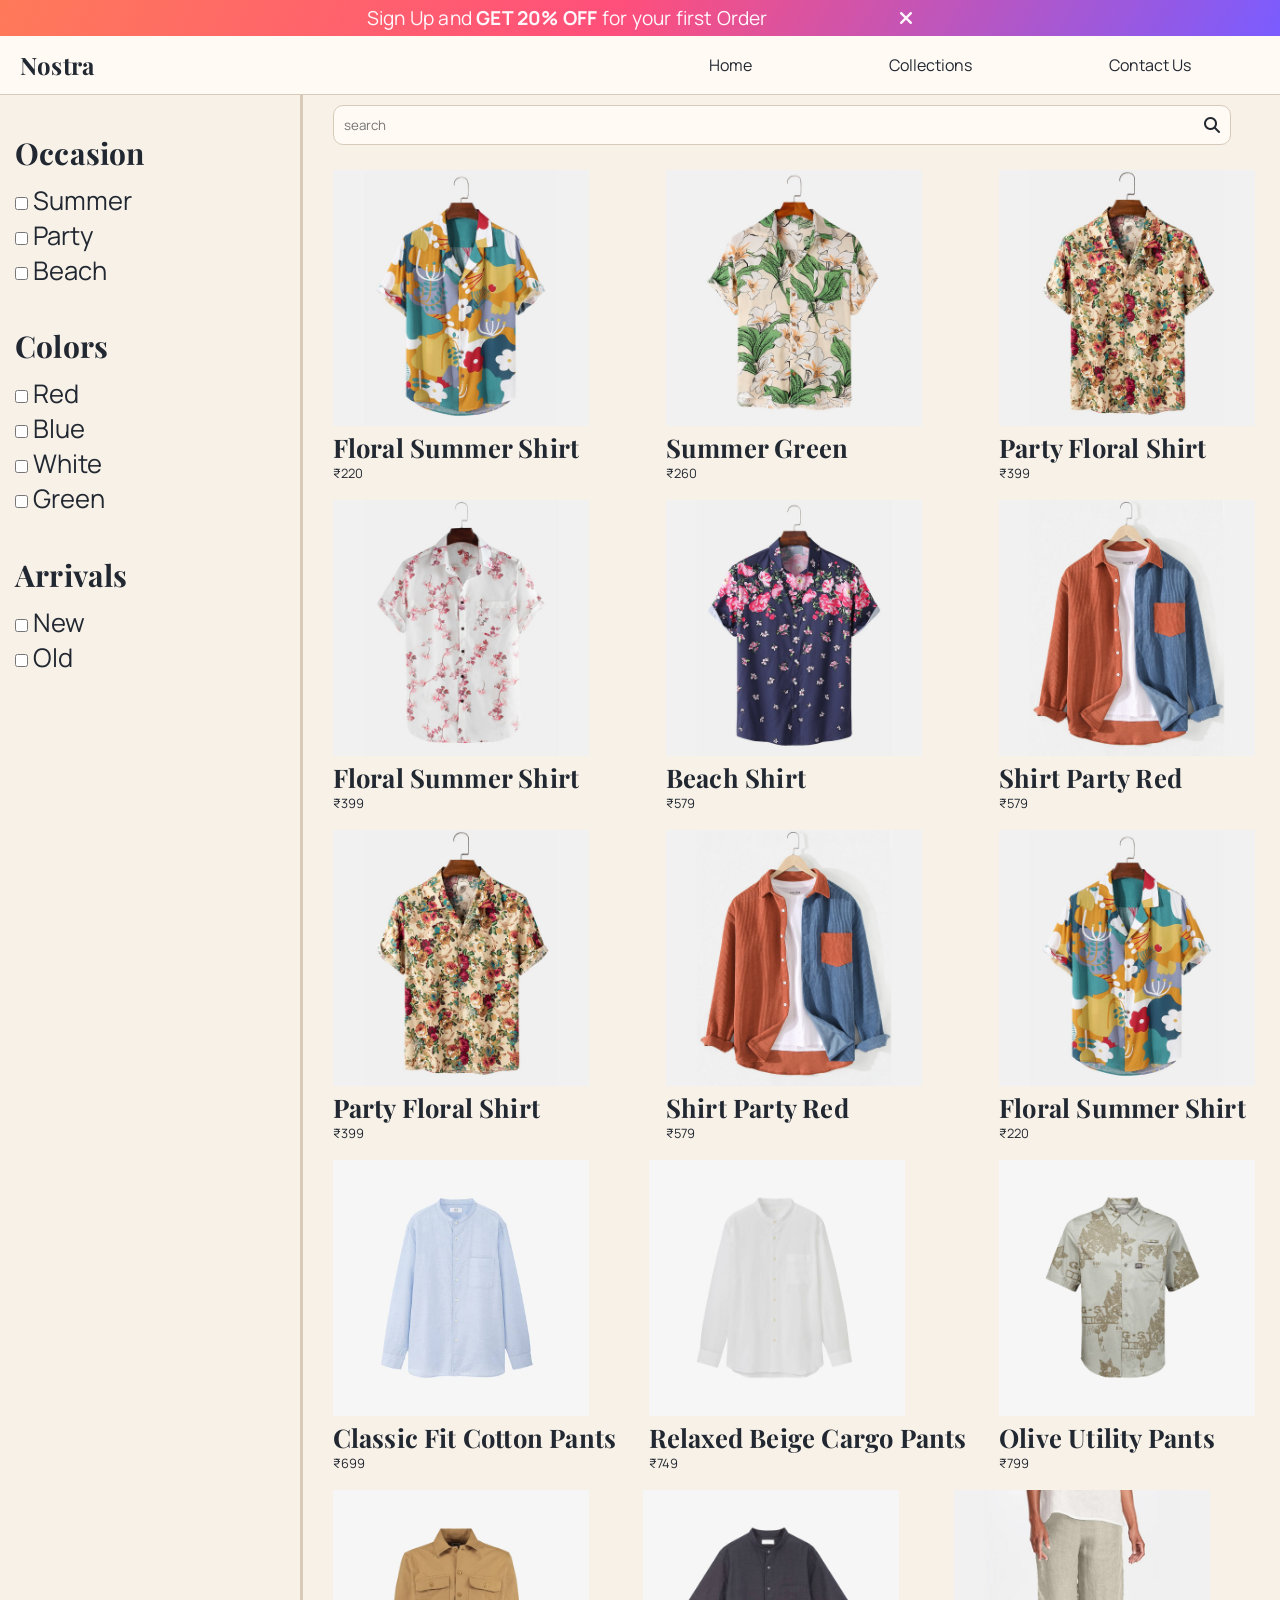
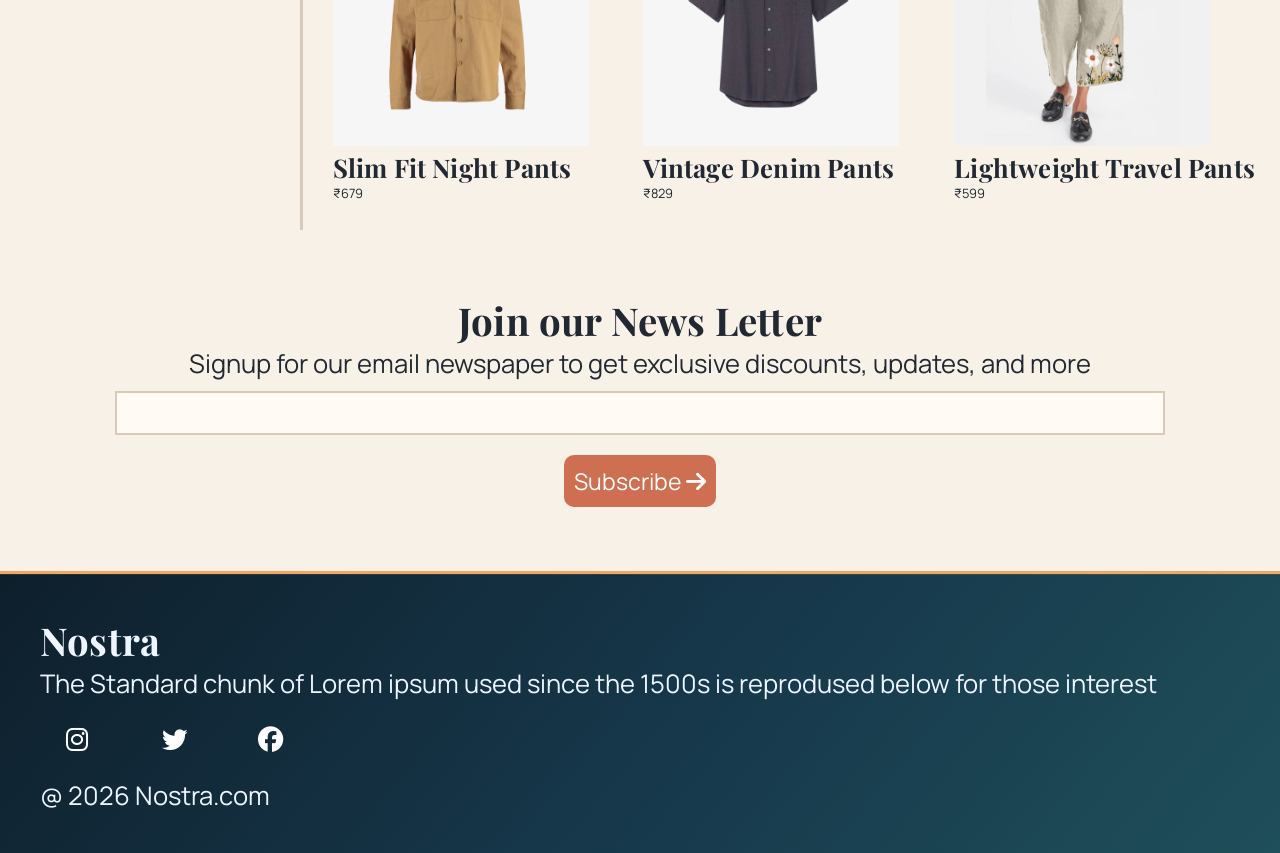
==== collections.html @ ab18ab95 "First Commit" ====
<!DOCTYPE html>
<html lang="en">

<head>
    <meta charset="UTF-8">
    <meta name="viewport" content="width=device-width, initial-scale=1.0">
    <title>Collections</title>
    <!--Link CSS File-->
    <link rel="stylesheet" href="style.css">
    <!--Link Google Fonts-->
    <link rel="preconnect" href="https://fonts.googleapis.com">
    <link rel="preconnect" href="https://fonts.gstatic.com" crossorigin>
    <link href="https://fonts.googleapis.com/css2?family=Poppins:wght@400;500;700&display=swap" rel="stylesheet">

    <!--Link Font Awesome-->
    <link rel="stylesheet" href="https://cdnjs.cloudflare.com/ajax/libs/font-awesome/6.4.2/css/all.min.css">

</head>

<body>

    <!--Offer Bar-->

    <div class="offer-bar">
        <p>Sign Up and <b>GET 20% OFF</b> for your first Order
            <i id="offer-close" style="margin-left: 10%; cursor: pointer;" class="fa-solid fa-xmark"></i>
        </p>
    </div>
    <!--Navigation Bar-->
    <nav class="navbar">
        <h1>Nostra</h1>
        <div class="navbar-links">
            <p class="navbar-link"><a href="./index.html">Home</a></p>
            <p class="navbar-link"><a href="./collections.html">Collections</a></p>
            <p class="navbar-link"><a href="./contactus.html">Contact Us</a></p>
        </div>


        <div class="navbar-menu-toggle">
            <i id="side-navbar-activate" class="fa-solid fa-bars"></i>
        </div>





    </nav>

    <!--Side Navbar-->

    <div class="side-navbar">
        <p style="text-align: right;">
            <i id="side-navbar-close" class="fa-solid fa-xmark"></i>
        </p>
        <div class="side-navbar-links">

            <p class="side-navbar-link"><a href="./index.html">Home</a></p>
            <p class="side-navbar-link"><a href="./index.html">New Arrival</a></p>
            <p class="side-navbar-link"><a href="./index.html">Most Wanted</a></p>
            <p class="side-navbar-link"><a href="./collections.html">Collections</a></p>
            <p class="side-navbar-link"><a href="./contactus.html">Contact Us</a></p>
        </div>

    </div>

    <div class="container">

        <div class="divide-section">
            <div class="filter-section">

                <h3 class="filter-section-occasion">Occasion</h3>
                <div>
                    <input type="checkbox" name="tags" value="summer"> Summer <br>
                    <input type="checkbox" name="tags" value="party"> Party <br>
                    <input type="checkbox" name="tags" value="beach"> Beach

                </div>

                <h3 class="filter-section-colors"> Colors </h3>
                <div>
                    <input type="checkbox" name="tags" value="red"> Red <br>
                    <input type="checkbox" name="tags" value="blue"> Blue <br>
                    <input type="checkbox" name="tags" value="white"> White <br>
                    <input type="checkbox" name="tags" value="green"> Green
                </div>

                <h3 class="filter-section-arrivals"> Arrivals </h3>
                <div>
                    <input type="checkbox" name="tags" value="new"> New <br>
                    <input type="checkbox" name="tags" value="old"> Old

                </div>


                <hr class="vertical-line">
            </div>

            <div class="product-section">
                <form class="navbar-search">
                    <input type="search" placeholder="search">
                    <i class="fa-solid fa-magnifying-glass"></i>
                </form>

                <div class="products">
                </div>
            </div>
        </div>



        <div class="news">
            <h2>Join our News Letter</h2>
            <p style="text-align: center;">Signup for our email newspaper to get exclusive discounts, updates, and more
            </p>
            <div style="margin-top: 10px;">
                <input class="search">
            </div>
            <div>
                <button> Subscribe <i class="fa-solid fa-arrow-right"></i> </button>
            </div>
        </div>

    </div>

    <div class="footer">
        <div class="footer-container">
            <div class="footer-box-1">
                <h2 class="headingText">Nostra</h2>
                <p>The Standard chunk of Lorem ipsum
                    used since the 1500s is reprodused
                    below for those interest</p>
                <div class="footer-icon-container">
                    <i class="icon fa-brands fa-instagram" style="color: #ffffff;"></i>
                    <i class="icon fa-brands fa-twitter" style="color: #ffffff;"></i>
                    <i class="icon fa-brands fa-facebook" style="color: #ffffff;"></i>
                </div>
            </div>



        </div>

        <p class="subtitle">@ 2026 Nostra.com</p>
    </div>



    <!--Link Javascript File-->
    <script src="products.js"></script>
    <script src="collections.js"></script>
</body>

</html>
---- style.css ----
@import url('https://fonts.googleapis.com/css2?family=Manrope:wght@400;500;600;700&family=Playfair+Display:wght@600;700&display=swap');

:root {
    --bg: #f7f1e8;
    --surface: #fffaf4;
    --ink: #222831;
    --muted: #5d646e;
    --brand: #cf6f52;
    --brand-dark: #ab563e;
    --accent: #2f7e79;
    --accent-soft: #ddeee9;
    --night: #24313b;
    --line: #d8cab9;
    --light: #f0e6d9;
    --white: #ffffff;
    --sale: #d64545;
}

* {
    margin: 0px;
    padding: 0px;
}

html{
    scroll-behavior: smooth;
}



body {
    font-family: 'Manrope', sans-serif;
    background-color: var(--bg);
    color: var(--ink);
    
}

h1, h2, h3, h4 {
    font-family: 'Playfair Display', serif;
    letter-spacing: 0.2px;
}

p, a, button, input, textarea, label {
    font-family: 'Manrope', sans-serif;
}


  body::-webkit-scrollbar {
    width: 0; 
  }
  
  

.offer-bar {
    background: linear-gradient(120deg, #ff7a59 0%, #ff4f7b 48%, #7a5cff 100%);
    color: #fff7fb;
    letter-spacing: 0.2px;
    box-shadow: 0 6px 18px rgba(122, 92, 255, 0.28);
    padding: 5px;
    text-align: center;
    font-size: 1.5vw;
}

.container {
    padding-left: 15px;
    padding-right: 15px;
}

/* Main Navigation Bar*/
.navbar {
    display: flex;
    justify-content: space-between;
    color: var(--ink);
    align-items: center;
    position: sticky;
    top: 0px;
    background-color: var(--surface);
    border-bottom: 1px solid var(--line);
    padding-top: 1vw;
    padding-bottom: 1vw;
    padding-left: 20px;
    padding-right: 20px;
    z-index: 3;
}

.navbar-links {
    display: flex;
    width: 50%;
    justify-content: space-around;
    align-items: center;
}

.navbar-links a{
    text-decoration: none;
    color: var(--ink);
}

.navbar-links a:hover{
    text-decoration: underline;
    color: var(--accent);
}

.navbar-search {
    border: solid var(--line) 1px;
    background-color: var(--surface);
    border-radius: 10px;
    padding: 10px;
    display: flex;
    align-items: center;
    width: 95%;
}

.navbar-search input {
    border: none;
    width: 100%;
    background-color: transparent;
    
}

input:focus {
    outline: none;
}

.navbar-menu-toggle {
    display: none;
}

/*0 to 800px */

@media screen and (max-width:900px) {

    .navbar-menu-toggle {
        display: block;
    }

    .navbar-links {
        display: none;
    }

    

}

/* Side Navbar */
.side-navbar{
    position: fixed;
    top: 0;
    left: 0;
    width: 50%;
    height: 100%;
    background-color: var(--night);
    color: var(--light);
    margin-left: -60%;
    transition-duration: 1s;
    z-index: 10;
    padding: 20px;
  
}

.side-navbar-link{
    margin-bottom: 30px;
}

.side-navbar-links a{
    text-decoration: none;
    color: var(--light);
}

.side-navbar-links a:hover{
    text-decoration: underline;
    color: var(--white);
}

.side-navbar-search {
    border: solid var(--light) 1px;
    border-radius: 10px;
    padding: 10px;
    display: inline-block;
}

.side-navbar-search input {
    border: none;
    background: transparent;
}

/*Slider*/

.slider{
    overflow: hidden;
    display: flex;
    width: 100%;
    position: relative;
    
    border-radius: 5px;

}

.slider-image-container{
    display: flex;
    transition: 2s;
    height: 380px;
}

.slider-image{
    width: 100vw;
    height: 100%;
    object-fit: cover;
    flex-shrink: 0;
}

@media screen and (max-width:900px) {
    .slider-image-container {
        height: 260px;
    }

    .slider-image {
        height: 100%;
    }
}

.slider-left-button{
    position: absolute;
    top: 35%;
    left: 5%;
    z-index: 1;
}

.slider-left-button i{
    font-size: 10vw;
    
}
.slider-right-button{
    position: absolute;
    top: 35%;
    right: 5%;
}
.slider-right-button i{
    font-size: 10vw;
}
.slider-content{
    position: absolute;
    color: var(--white);
    text-align: center;
     width: 100%;
     top: 20%;
}
.slider-content h1{
    font-size: 5vw;
}
.slider-content button{
   padding-left: 20px;
   padding-right: 20px;
   padding-top: 10px;
   padding-bottom: 10px;
   margin-top: 10px;
    color: var(--white);
    background-color: var(--brand);
    border: 1px solid rgba(255, 255, 255, 0.3);
}

/* Brands*/
.brands{
    display: flex;
    margin-top: 2vw;
    
    justify-content: space-between;
    
    
}

.brands-icon{
    width: clamp(38px, 4vw, 56px);
    height: clamp(38px, 4vw, 56px);
    object-fit: contain;
    display: block;
    align-items: center;

}

.brands-item{
    display: flex;
    align-items: center;
    flex-direction: column;
    text-align: center;
    font-size: 2vw;
}

.servives-container-1
{
    margin-top: 5vw;
    margin-bottom: 2vw;
    display: flex;
    justify-content: space-between;
    align-items: center;
    font-size: 1.5vw;
}

.servives-container-2
{
    
    display: flex;
    justify-content: space-between;
    align-items: center;

    gap: 10px;
    font-size: 1vw;
    
}

.servives-container-2 div{
    border-radius: 5px;
    background-color: var(--accent-soft);
    border: 1px solid #c8e1da;
    padding: 10px;
    display: flex;
    flex-direction: column;
    
    

}

.servives-container-2 iframe {
    display: block;
    margin: auto;
    align-self: center;
}

.new-arrival{
    display: flex;
    justify-content: space-between;
    margin-top: 2vw;
   
    
}

.new-arrival-container{
   position: relative;
   
    
}

.new-arrival-container img{
    border-radius: 2%;
    
     
 }
 

.overlay{
    border-radius: 2%;
    position: absolute;
    width: 100%;
    height: 100%;
    background-color: #152029;
    z-index: 2;
    top: 0;
    opacity: 0.6;
 }
 


.new-arrival button{
    padding-left: 10%;
    padding-right: 10%;
    padding-top: 5%;
    padding-bottom: 5%;
    margin-top: 10px;
    font-size: 1.2vw;
    color: var(--white);
    background-color: var(--brand);
    border-radius: 10px;
    position: absolute;
    border: none;
    top: 50%;
    left: 18%;
    z-index: 2;
    

 }

 .most-wanted{
    display: flex;
    justify-content: space-between;
    margin-top: 2vw;
    overflow-x: scroll;
    gap: 20px;
   
    
}

.most-wanted-container{
   position: relative; 
}

.most-wanted img{
    border-radius: 2%;
    
     
 }

 .sale-overlay{
    position: absolute;
    top:3px;
    left: 3px;
    font-size: 2vw;
    background-color: var(--sale);
    color: var(--white);
    padding-left: 10px;
    padding-right: 10px;
    border-radius: 10%;
 }

 .most-wanted::-webkit-scrollbar {
    appearance: none;
    
  }
   
.like-button{
    position: absolute;
    width: 15%;
    bottom: 12%;
    right: 5%;
}

.limited-offer{
    display: flex;
    justify-content: center;
    
    align-items: center;
    background: linear-gradient(120deg, var(--night), #2d414f);
    color: var(--light);
    padding: 20px;
    font-size: 2vw;
}

.limited-offer img{
    width: 100%;
    height: 100%100%;
}

.limited-offer-text{
    padding: 5%;
}

.limited-offer button{
    padding-left: 5%;
    padding-right: 5%;
    padding-top: 2.5%;
    padding-bottom: 2.5%;
    margin-top: 10px;
    font-size: 1.2vw;
    color: var(--white);
    background-color: var(--brand);
    border: 1px solid rgba(255, 255, 255, 0.22);
    border-radius: 10px;
 
    border: none;
    
    

 }

 /* Scroll Animate */

 .initial-scroll-animate{
   
    transition: 3s;
 }

 .reveal-scroll-animate{
    opacity: 0;
 }

 .news{
    font-size: 2vw;
    margin-top: 5vw;
    display: flex;
    flex-direction: column;
    align-items: center;
}

.news input{
    padding: 11px;
    width: 80vw;
    margin-bottom: 10px;
    border: solid var(--line) 2px;
    background-color: var(--surface);

}

.news input:focus{
   outline: none;

}

.news button{
    
    margin-top: 10px;
    font-size: 1.8vw;
    color: var(--white);
    background-color: var(--brand);
    border-radius: 10px;
    border: none;
    padding:10px
    
    

 }


 .icon{
    width: 40px;
    margin: 2vw;

}
.footer{
    font-size: 2vw;
    margin-top: 5vw;
    padding: 40px;
    background: linear-gradient(130deg, #0e1f2c 0%, #16374a 52%, #1f4f5a 100%);
    color: #edf6ff;
    border-top: 3px solid #f3a75e;
    box-shadow: inset 0 1px 0 rgba(255, 255, 255, 0.08);
    box-sizing: border-box;
}

.footer-container{
   
    display: flex;
    align-items: center;
    flex-wrap: wrap;
}

.footer-box-1{
    display: flex;
    flex-direction: column;
  
}

.footer-box-2{
    display: flex;
}

/* Collections */

.divide-section{
    display: flex;
}

.filter-section{
    flex-basis: 25%;
    position: relative;
    font-size: 2vw;
}

.product-section{
    flex-basis: 75%;
    position: relative;
}

.vertical-line {
    border: none;
    border-left: 3px solid var(--line); /* Adjust color and width as needed */
    height: 100%; /* Adjust height as needed */
    margin: 0 20px; /* Adjust margin as needed */
    position: absolute;
    top: 0px;
    right: 0px
    
  }

.filter-section-price,.filter-section-arrivals,.filter-section-occasion,.filter-section-colors{
    margin-top: 3vw;
    margin-bottom: 10px;
    
}

.product-section{
    padding: 10px;
}

.products{
    margin-top: 2vw;
    display: flex;
    flex-wrap: wrap;
    justify-content: space-between;
    font-size:1vw;
}



    .contact-form {
        background: linear-gradient(135deg, #4b3226 0%, #6b4334 50%, #86584a 100%);
        color: #fff4ea;
        border-radius: 18px;
        border: 1px solid rgba(255, 255, 255, 0.14);
        box-shadow: 0 18px 40px rgba(53, 29, 20, 0.35);
        width: min(780px, 92vw);
        margin: 28px auto 8px;
        padding: clamp(20px, 4vw, 38px);
    }

    .contact-form h2 {
        font-size: clamp(1.8rem, 3.2vw, 2.6rem);
        margin-bottom: 8px;
        color: #ffffff;
    }

    .contact-form-subtitle {
        color: #ffe2cb;
        margin-bottom: 22px;
        font-size: clamp(0.95rem, 1.2vw, 1.05rem);
    }

    .contact-form-row {
        display: grid;
        grid-template-columns: repeat(2, minmax(0, 1fr));
        gap: 14px;
    }

    .contact-form label {
        display: block;
        margin-bottom: 7px;
        margin-top: 10px;
        font-weight: 600;
        color: #ffeede;
    }

    .contact-form input[type="text"],
    .contact-form input[type="email"],
    .contact-form textarea {
        box-sizing: border-box;
        width: 100%;
        padding: 12px 14px;
        border: 1px solid rgba(255, 240, 225, 0.35);
        border-radius: 10px;
        background-color: rgba(38, 23, 17, 0.36);
        color: #fff8f2;
        margin-bottom: 8px;
        font-size: 15px;
    }

    .contact-form input::placeholder,
    .contact-form textarea::placeholder {
        color: #f2c8aa;
    }

    .contact-form textarea {
        resize: vertical;
        min-height: 140px;
    }

    .contact-form button {
        margin-top: 8px;
        color: #fff8f2;
        border: none;
        border-radius: 10px;
        padding: 12px 20px;
        cursor: pointer;
        font-size: 15px;
        font-weight: 700;
        background: linear-gradient(135deg, #2f7e79 0%, #245f5b 100%);
        transition: transform 0.2s ease, filter 0.2s ease;
    }

    .contact-form button:hover {
        transform: translateY(-1px);
        filter: brightness(1.03);
    }

    .contact-form input:focus,
    .contact-form textarea:focus {
        border-color: #4bc2b9;
        box-shadow: 0 0 0 3px rgba(75, 194, 185, 0.25);
    }

    @media screen and (max-width:700px) {
        .contact-form-row {
            grid-template-columns: 1fr;
            gap: 0;
        }
    }
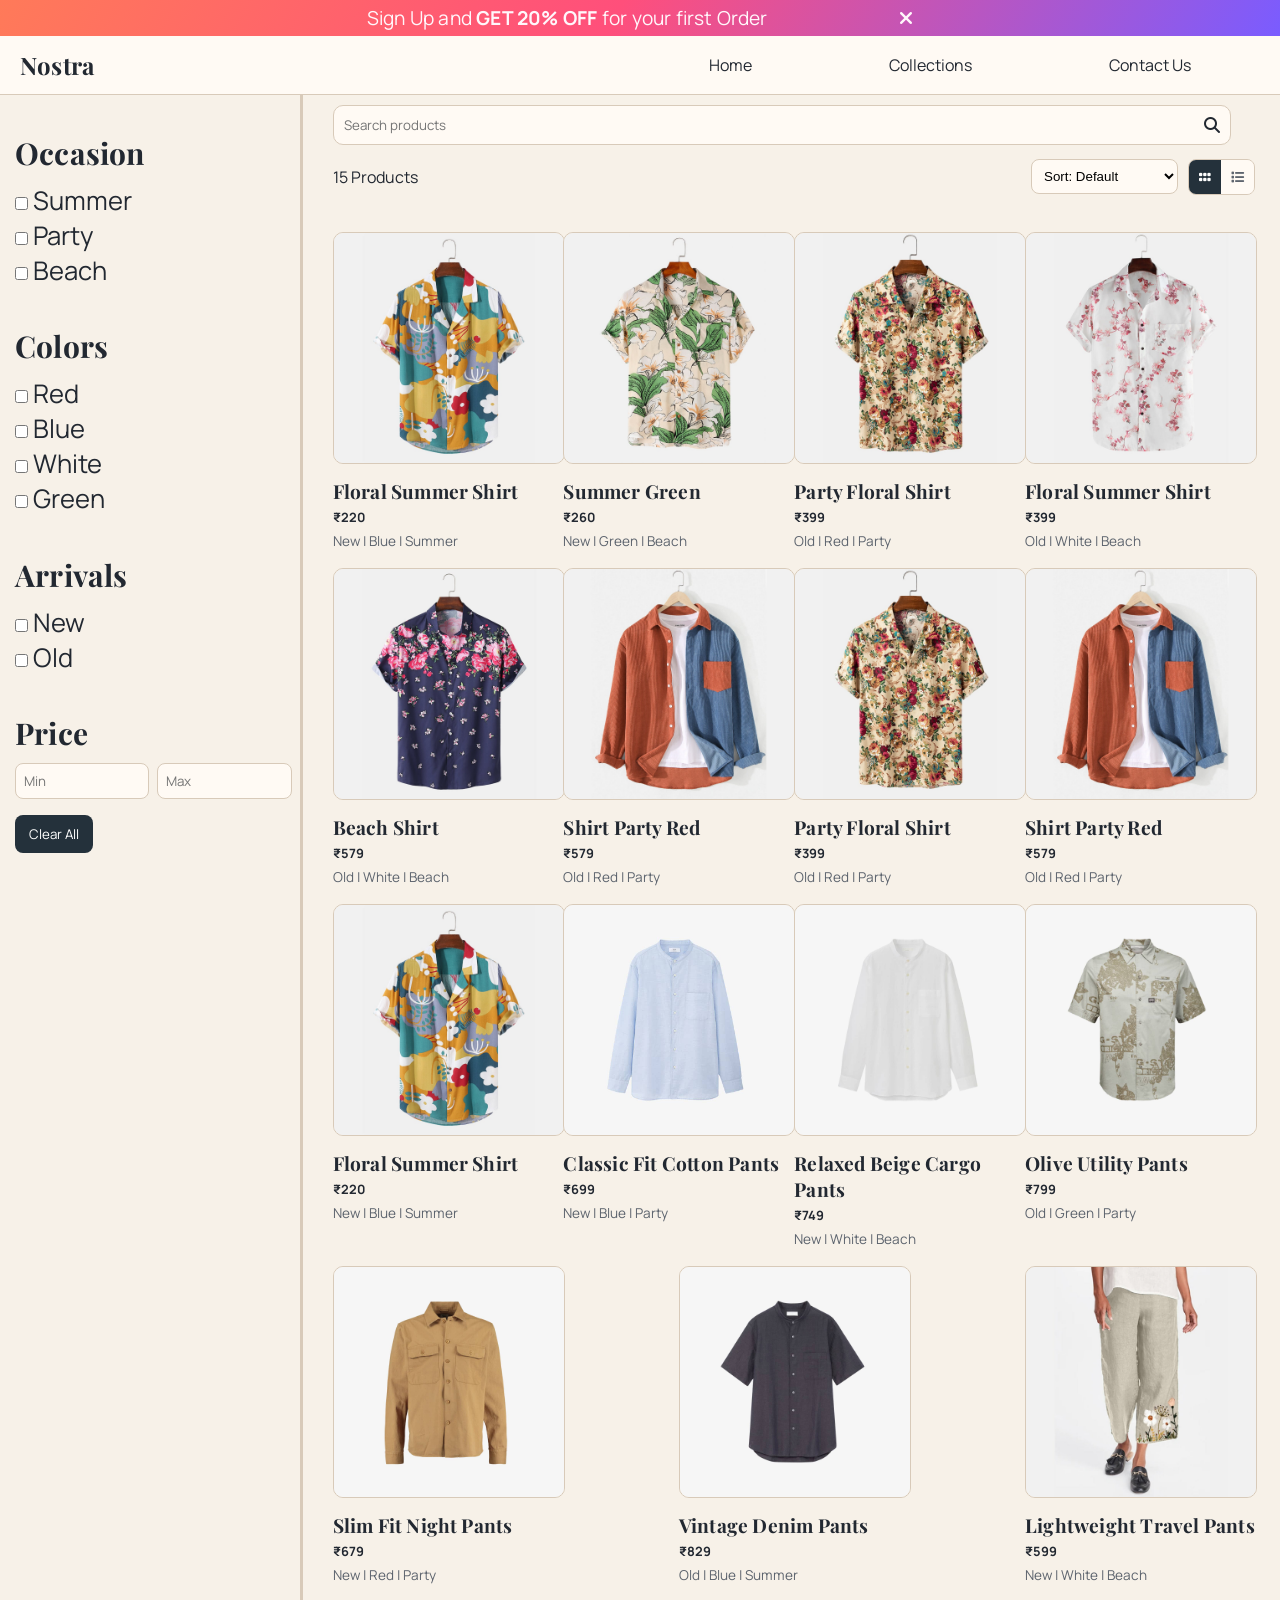
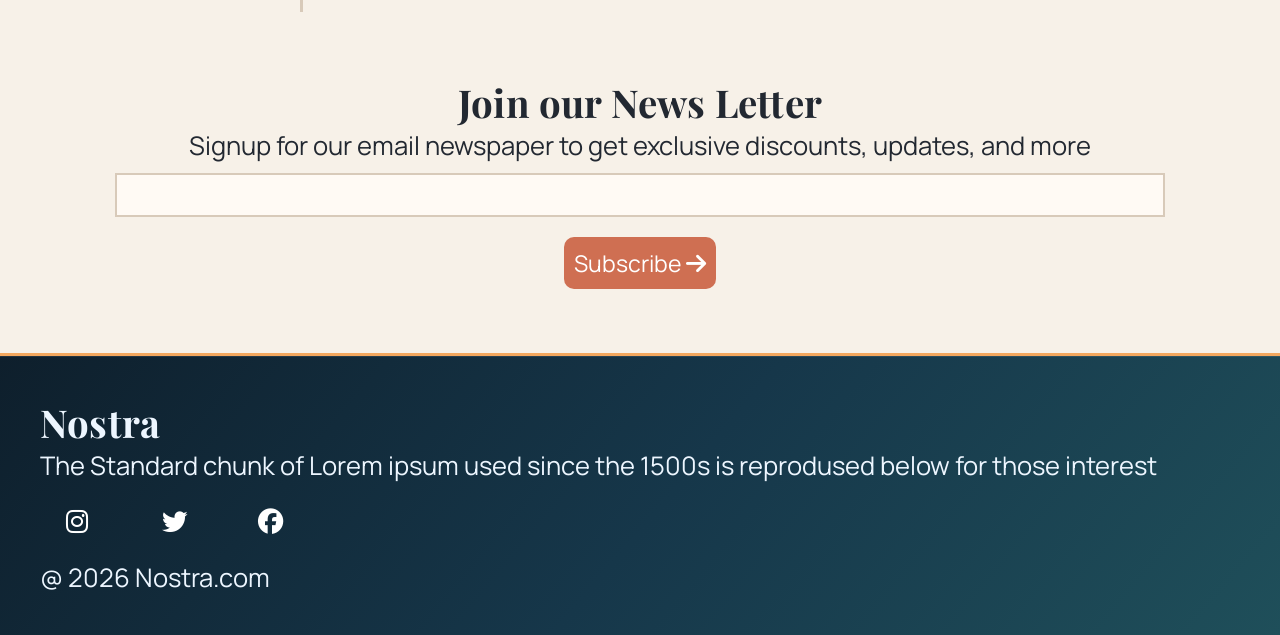
==== commit af4fd59a: "Added some features" ====
--- a/collections.html
+++ b/collections.html
@@ -91,15 +91,42 @@
 
                 </div>
 
+                <h3 class="filter-section-price"> Price </h3>
+                <div class="price-filter">
+                    <input type="number" id="min-price" placeholder="Min" min="0">
+                    <input type="number" id="max-price" placeholder="Max" min="0">
+                </div>
+
+                <button id="clear-filters" type="button" class="clear-filters-btn">Clear All</button>
+
 
                 <hr class="vertical-line">
             </div>
 
             <div class="product-section">
                 <form class="navbar-search">
-                    <input type="search" placeholder="search">
+                    <input type="search" placeholder="Search products">
                     <i class="fa-solid fa-magnifying-glass"></i>
                 </form>
+
+                <div class="collection-toolbar">
+                    <p id="results-count">0 Products</p>
+                    <div class="toolbar-actions">
+                        <select id="sort-select" aria-label="Sort products">
+                            <option value="default">Sort: Default</option>
+                            <option value="price-asc">Price: Low to High</option>
+                            <option value="price-desc">Price: High to Low</option>
+                            <option value="name-asc">Name: A to Z</option>
+                        </select>
+
+                        <div class="view-toggle" role="group" aria-label="Toggle product view">
+                            <button id="grid-view" class="active" type="button" aria-pressed="true"><i class="fa-solid fa-grip"></i></button>
+                            <button id="list-view" type="button" aria-pressed="false"><i class="fa-solid fa-list"></i></button>
+                        </div>
+                    </div>
+                </div>
+
+                <div id="active-filters" class="active-filters"></div>
 
                 <div class="products">
                 </div>
--- a/style.css
+++ b/style.css
@@ -578,12 +578,203 @@
     padding: 10px;
 }
 
+.price-filter {
+    display: flex;
+    gap: 8px;
+    width: 90%;
+}
+
+.price-filter input {
+    width: 100%;
+    padding: 8px;
+    border: 1px solid var(--line);
+    border-radius: 8px;
+    background-color: var(--surface);
+}
+
+.clear-filters-btn {
+    margin-top: 16px;
+    background-color: var(--night);
+    color: var(--white);
+    border: none;
+    border-radius: 8px;
+    padding: 10px 14px;
+    cursor: pointer;
+}
+
+.collection-toolbar {
+    margin-top: 14px;
+    display: flex;
+    justify-content: space-between;
+    align-items: center;
+    gap: 12px;
+    flex-wrap: wrap;
+}
+
+.toolbar-actions {
+    display: flex;
+    align-items: center;
+    gap: 10px;
+}
+
+#sort-select {
+    border: 1px solid var(--line);
+    border-radius: 8px;
+    background-color: var(--surface);
+    padding: 8px;
+}
+
+.view-toggle {
+    display: flex;
+    border: 1px solid var(--line);
+    border-radius: 8px;
+    overflow: hidden;
+}
+
+.view-toggle button {
+    border: none;
+    background-color: var(--surface);
+    color: var(--muted);
+    padding: 8px 10px;
+    cursor: pointer;
+}
+
+.view-toggle button.active {
+    background-color: var(--night);
+    color: var(--white);
+}
+
+.active-filters {
+    margin-top: 12px;
+    display: flex;
+    flex-wrap: wrap;
+    gap: 8px;
+}
+
+.active-filters span {
+    background-color: var(--accent-soft);
+    border: 1px solid #c8e1da;
+    color: var(--ink);
+    border-radius: 999px;
+    padding: 5px 10px;
+    font-size: 0.86rem;
+}
+
 .products{
     margin-top: 2vw;
     display: flex;
     flex-wrap: wrap;
     justify-content: space-between;
     font-size:1vw;
+}
+
+.product {
+    width: min(230px, 48%);
+    margin-bottom: 18px;
+}
+
+.product img {
+    width: 100%;
+    border-radius: 10px;
+    border: 1px solid var(--line);
+    background-color: var(--surface);
+}
+
+.product h1 {
+    margin-top: 10px;
+    font-size: 1.2rem;
+}
+
+.product p {
+    margin-top: 4px;
+    font-weight: 700;
+}
+
+.product-tags {
+    display: inline-block;
+    margin-top: 6px;
+    color: var(--muted);
+    font-size: 0.85rem;
+    text-transform: capitalize;
+}
+
+.products-list-view {
+    display: flex;
+    flex-direction: column;
+    gap: 14px;
+}
+
+.products-list-view .product {
+    width: 100%;
+    display: grid;
+    grid-template-columns: 110px 1fr;
+    grid-template-rows: auto auto auto;
+    column-gap: 14px;
+    align-items: center;
+    padding: 10px;
+    border: 1px solid var(--line);
+    border-radius: 10px;
+    background-color: var(--surface);
+    box-sizing: border-box;
+}
+
+.products-list-view .product img {
+    grid-row: 1 / 4;
+    width: 110px;
+    height: 110px;
+    object-fit: cover;
+}
+
+.products-list-view .product h1,
+.products-list-view .product p,
+.products-list-view .product .product-tags {
+    margin-top: 0;
+}
+
+@media screen and (max-width:900px) {
+    .divide-section {
+        flex-direction: column;
+    }
+
+    .filter-section,
+    .product-section {
+        flex-basis: 100%;
+        width: 100%;
+    }
+
+    .vertical-line {
+        display: none;
+    }
+
+    .filter-section {
+        font-size: 1rem;
+        padding-bottom: 10px;
+        border-bottom: 1px solid var(--line);
+    }
+
+    .products {
+        justify-content: space-between;
+        font-size: 1rem;
+    }
+
+    .product {
+        width: 48%;
+    }
+}
+
+@media screen and (max-width:600px) {
+    .product {
+        width: 100%;
+    }
+
+    .collection-toolbar {
+        align-items: stretch;
+    }
+
+    .toolbar-actions {
+        width: 100%;
+        justify-content: space-between;
+    }
 }
 
 
